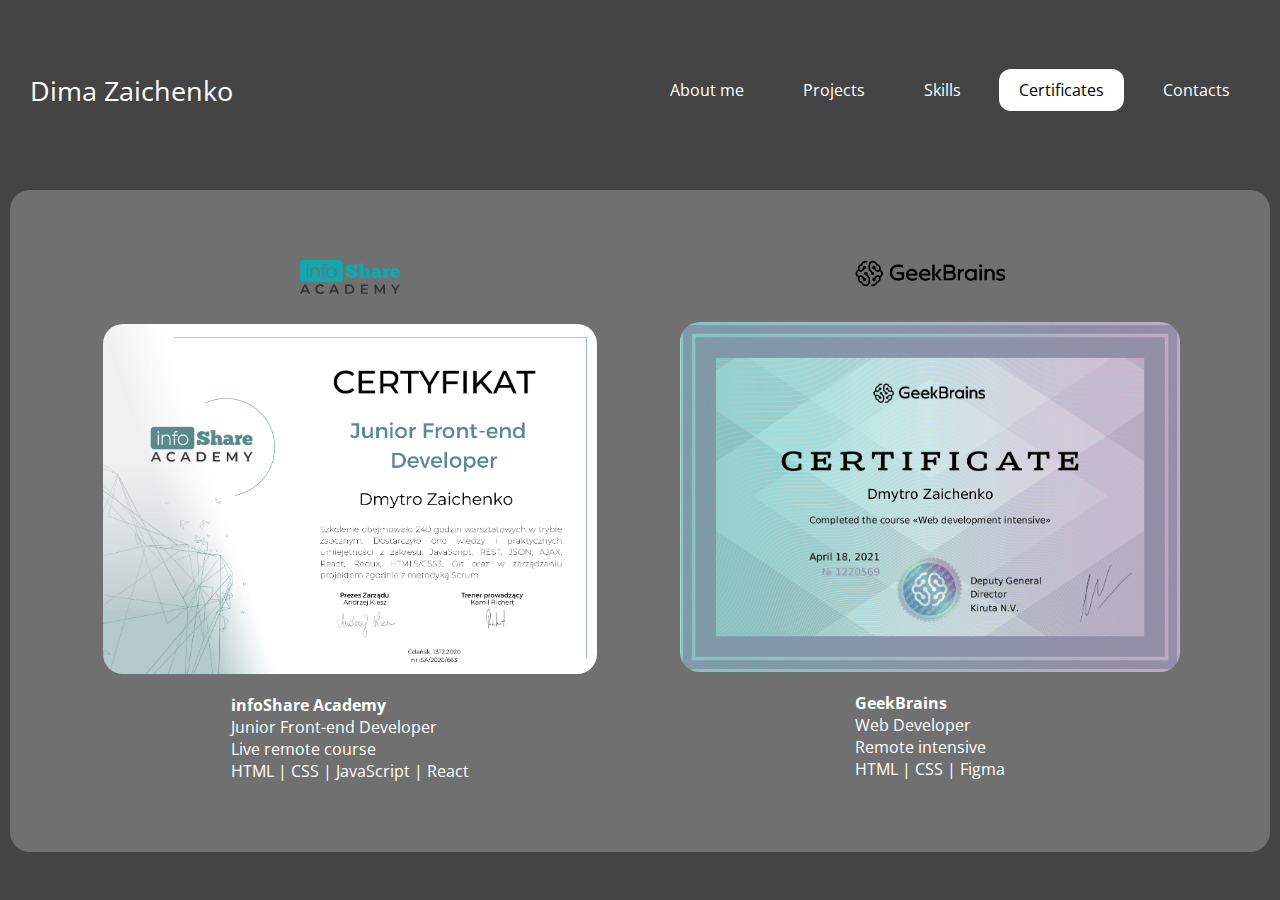
==== certificates.html @ b5d5cc76 "added two new projects" ====
<!DOCTYPE html>
<html lang="en">
<head>
    <meta charset="UTF-8">
    <meta http-equiv="X-UA-Compatible" content="IE=edge">
    <meta name="viewport" content="width=device-width, initial-scale=1.0">
    <link rel="preconnect" href="https://fonts.gstatic.com">
    <link href="https://fonts.googleapis.com/css2?family=Open+Sans:wght@300;400;700;800&display=swap" rel="stylesheet">
    <link rel="stylesheet"  href="css/homepage.css" >
    <link rel="stylesheet"  href="css/menu.css" >
    <link rel="stylesheet"  href="css/certificates.css" >
    <title>Homepage</title>
</head>
<body>
    <section class="homeSection">
        <header class="homeHeader">
            <a href="index.html" class="homeLogo">Dima Zaichenko</a>
            <!-- <div class="languages" >
                <p class="activeLanguage" >EN</p>
                <p>PL</p>
                <p>RU</p>
            </div> -->
            <ul class="desktopUl" >
                <li><a href="index.html">About me</a></li>
                <li><a href="projects.html" >Projects</a></li>
                <li><a href="skills.html" >Skills</a></li>
                <li><a href="certificates.html" class="activeTab" >Certificates</a></li>
                <li><a href="contacts.html" >Contacts</a></li>
            </ul>
            <div id="burger" ></div>
            
        </header>
        <div class="homeContainer">
            <div class="mobileUlContainer" >
                <!-- <div class="languagesMobile" >
                    <p class="activeLanguage" >EN</p>
                    <p>PL</p>
                    <p>RU</p>
                </div> -->
                <ul class="mobileUl" >
                    <li><a href="index.html" >About me</a></li>
                    <li><a href="projects.html" >Projects</a></li>
                    <li><a href="skills.html" >Skills</a></li>
                    <li><a href="certificates.html" class="activeTab" >Certificates</a></li>
                    <li><a href="contacts.html" >Contacts</a></li>
                </ul>
            </div>
            <div class="certificatesContent" >
                <div>
                    <img class="isaLogo" src="img/logoISA.svg" alt="isa_logo" >
                    <a href="https://infoshareacademy.com/" target="_blank" >
                        <img class="certificate" src="img/ISAcertificate.png" alt="ISA">
                    </a>
                    
                    <p class="certificateDescription" >
                       <strong>infoShare Academy</strong><br/>
                       Junior Front-end Developer <br/>
                       Live remote course <br/>
                       HTML | CSS | JavaScript | React
                    </p>
                </div>
                <div>
                    <img class="geekbrainsLogo" src="img/geebrains_logo.png" alt="geekbrains_logo" >
                    <a href="https://gb.ru/" target="_blank" >
                        <img class="certificate" src="img/GeekBrainsCertificate.png" alt="GeekBrains">
                    </a>
                    <p class="certificateDescription" >
                        <strong>GeekBrains</strong><br/>
                       Web Developer <br/>
                       Remote intensive <br/>
                       HTML | CSS | Figma 
                    </p>
                </div>
            </div>
        </div>
    </section>

    <script src="js/menu.js" ></script>
    <script src="js/language.js" ></script>
</body>
</html>
---- css/homepage.css ----
* {
    margin: 0;
    padding: 0;
    box-sizing: border-box;

}

body {
    display: flex;
    justify-content: center;
    background: #444444;
    font-family: 'Open Sans', sans-serif;
}

.homeSection {
    max-width: 1600px;
    width: 100%;
    height: 100%;
    display:  flex;
    flex-direction: column;
    justify-content: center;
    align-items: center;
    margin: 40px 10px;
}

.homeContainer {
    width: 100%;
    background: #707070;
    border-radius: 20px;
    display: flex;
    justify-content: space-between;
    align-items: center;
    padding: 0 50px;
    margin-top: 50px;
    transition: 0.5s;
}


.homeHeader {
    width: 100%;
    height: 100px;
    padding: 20px;
    display: flex;
    justify-content: space-between;
    align-items: center;
    border-radius: 12px;
    background: #444444;
}

.homeLogo {
    color: rgb(255, 255, 255);
    font-weight: 400;
    text-decoration: none;
    font-size: 1.7em;
    word-wrap: break-word;
}

.languages {
    display: flex;
}

.languages p {
    margin: 0 10px;
    color: rgb(255, 255, 255);
    padding-top: 7px;
    border-radius: 50%;
    font-weight: 400;
    width: 35px;
    height: 35px;
    cursor: pointer;
    text-align: center;
    font-size: 1em;
    transition: 0.4s;
}

.languages p:hover {
    color: #fff;
    font-size: 1em;
    text-decoration: none;
    background: rgba(255, 255, 255, 0.05);
    box-shadow: 0 10px 10px rgba(0, 0, 0, 0.2);
    border-radius: 50%;
    transition: 0.4s;
}
.languages p.activeLanguage {
    background: rgb(255, 255, 255);
    color: black;
    transition: 0.5s;
}

.languagesMobile {
    display: none;
}

#burger {
    display: none;
}

.homeContent {
    max-width: 600px;
    margin-left: 150px;
    transition: 1s;
}

.homeContent h2 {
    font-size: 2em;
    color: rgb(255, 255, 255);
    margin-bottom: 20px;
    font-weight: 800;
}

.homeContent p {
    color: rgb(255, 255, 255);
    font-weight: 400;
    font-size: 1em;
}

img {
    display: flex;
    max-width: 500px;
    width: 100%;
    align-self: flex-end;
}

@media only screen and (max-width: 1130px) {
    .homeContainer {
        flex-direction: column;
        padding: 0;
        margin-top: 100px;

    }

    .homeContent {
        padding: 20px;
        margin: 20px;
    }

    img {
        align-self: center;
    }

    .homeHeader {
        position: fixed;
        top: 0;
        z-index: 1000;
    }
}

@media only screen and (max-width: 600px) {
    .languages {
        display: none;
    }

    .homeHeader {
        display: flex;
        justify-content: space-between;
    }

    .languagesMobile {
        display: flex;
        flex-direction: column;
        height: 70%;
        justify-content: space-around;
    }

    .languagesMobile p {
        margin: 0 30px;
        color: rgb(255, 255, 255);
        padding-top: 7px;
        border-radius: 50%;
        font-weight: 400;
        width: 35px;
        height: 35px;
        cursor: pointer;
        text-align: center;
        font-size: 1em;
    }

    .languagesMobile p:hover{
        color: #fff;
        font-size: 1em;
        text-decoration: none;
        background: rgba(255, 255, 255, 0.05);
        box-shadow: 0 10px 10px rgba(0, 0, 0, 0.2);
        border-radius: 50%;
        transition: 0.4s;
    }

    .languagesMobile p.activeLanguage{
        background: rgb(255, 255, 255);
        color: black;
        transition: 0.5s;
    }

    .homeContent {
        padding: 10px;
        margin: 10px;
    }
}
---- css/menu.css ----
.desktopUl {
    display: flex;
    justify-content: space-between;
    align-items: center;
    max-width: 600px;
    width: 100%;
}

.mobileUlContainer {
    display: none;
}

.desktopUl li {
    list-style: none;
}

.desktopUl li a {
    color: #fff;
    font-size: 1em;
    text-decoration: none;
    padding: 10px 20px;
    font-weight: 400;
    border-radius: 12px;
    transition: 0.4s;
}

.desktopUl li a:hover {
    color: #fff;
    font-size: 1em;
    text-decoration: none;
    background: rgba(255, 255, 255, 0.05);
    box-shadow: 0 10px 10px rgba(0, 0, 0, 0.2);
    border-radius: 12px;
    transition: 0.4s;
}

.desktopUl li a.activeTab {
    background: rgb(255, 255, 255);
    color: black;
    transition: 0.5s;
}

@media only screen and (max-width: 1000px) {
    .desktopUl {
        display: none;
    }

    #burger {
        display: flex;
        position: relative;
        width: 50px;
        height: 50px;
        cursor: pointer;
        justify-content: center;
        align-items: center;
        transition: 0.2s;
    }

    #burger::before {
        content: '';
        position: absolute;
        width: 28px;
        height: 2px;
        background: #fff;
        transition: 0.2s;
        transform: translateY(-10px);
        box-shadow:  0 10px 0 #fff;
    }

    #burger::after {
        content: '';
        position: absolute;
        width: 28px;
        height: 2px;
        background: #fff;
        transition: 0.2s;
        transform: translateY(10px);
    }

    /* #burger.activeBurger {
        background: #f7226a;
    } */

    #burger.activeBurger::before {
        transform: translateY(0px) rotate(45deg);
        box-shadow:  0 0 0 #fff;
    }

    #burger.activeBurger::after {
        transform: translateY(0px) rotate(-45deg);
    }

    .mobileUlContainer {
        position: fixed;
        display: flex;
        flex-direction: row;
        align-items: flex-start;
        width: 100%;
        height: 100%;
        top: 0;
        left: 0;
        margin-top: 90px;
        margin-right: 10px;
        background: #444444;
        transform: translateX(100%);
        transition: ease-in-out 0.4s;
        z-index: 100;

    }

    .mobileUlContainer.activeUl {
        position: fixed;
        display: flex;
        flex-direction: row;
        align-items: flex-start;
        width: 100%;
        height: 100%;
        top: 0;
        left: 0;
        margin-top: 90px;
        margin-right: 10px;
        background: #444444;
        transform: translateX(0);
        transition: ease-in-out 0.4s;
        z-index: 100;
        
    }

    .mobileUl {
        display: flex;
        flex-direction: column;
        justify-content: space-around;
        align-items: center;
        width: 100%;
        height: 70%;
        top: 0;
        left: 0;
        background: #444444;
        margin-top: 20px;
    }

    .mobileUl li {
        list-style: none;
    }

    .mobileUl li a {
        color: #fff;
        font-size: 1.5em;
        text-decoration: none;
        padding: 10px 20px;
        font-weight: 300;
        border-radius: 12px;
    }

    .mobileUl li a:hover {
        color: #fff;
        font-size: 1.5em;
        text-decoration: none;
        background: rgba(255, 255, 255, 0.05);
        box-shadow: 0 10px 10px rgba(0, 0, 0, 0.2);
        border-radius: 12px;
        transition: 0.4s;
    }

    .mobileUl li a.activeTab {
        background: rgb(255, 255, 255);
        color: black;
        transition: 0.4s;
    }

}
---- css/certificates.css ----
.certificatesContent {
    display: flex;
    flex-direction: row;
    justify-content: space-around;
    width: 100%;
}

.certificatesContent div {
    display: flex;
    flex-direction: column;
    max-width: 500px;
    width: 100%;
    justify-content: space-between;
    align-items: center;
    margin: 70px 20px;
}

.isaLogo {
    width: 100px;
    align-self: center;
    padding-bottom: 30px;
}

.geekbrainsLogo{
    width: 150px;
    align-self: center;
    padding-bottom: 35px;
}

.certificate {
    width: 100%;
    max-height: 350px;
    height: 100%;
    border-radius: 20px;
    filter: grayscale(70%);
    transition: 0.5s;
}

.certificate:hover {
    transform: translateY(-10px);
    filter: grayscale(0);
    transition: 0.5s;
}

.certificateDescription {
    color: #fff;
    height: 100%;
    padding-top: 20px;
}

@media only screen and (max-width: 1000px) {
    .certificatesContent {
        flex-wrap: wrap;
    }

    .certificatesContent div {
        margin: 50px 10px;
    }
}
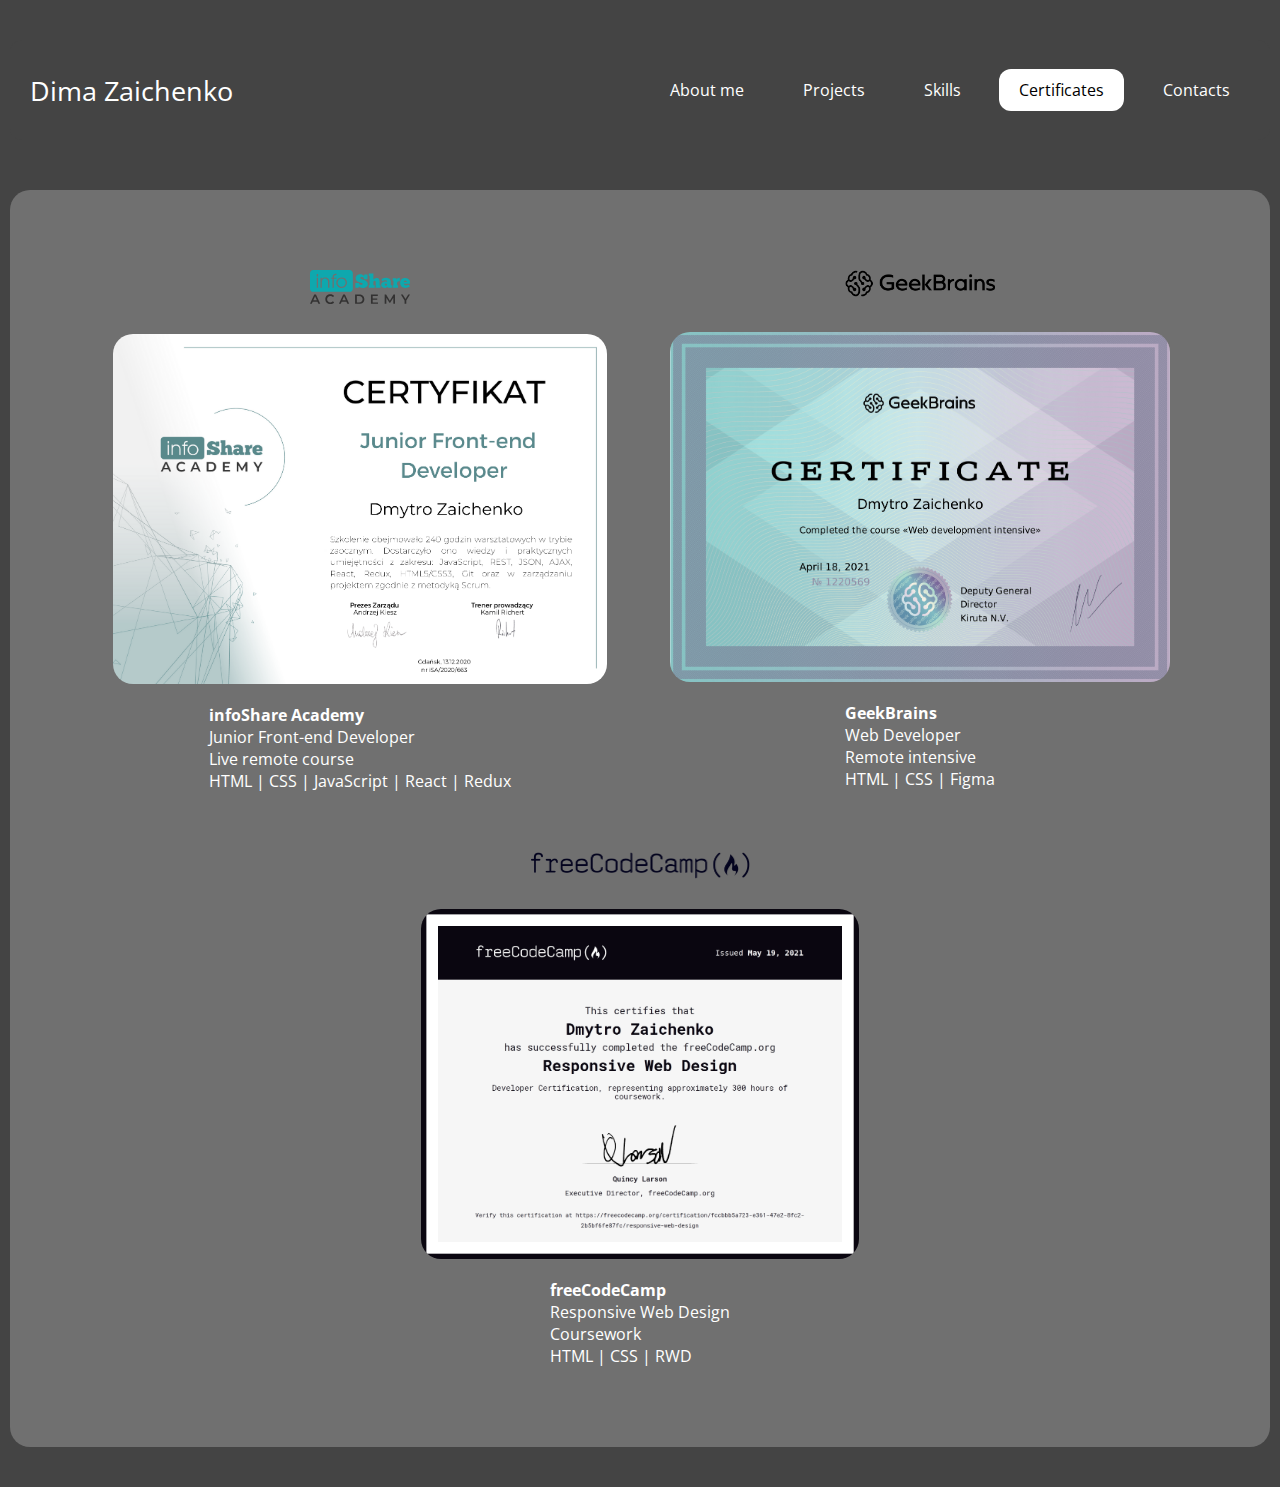
==== commit 3319a7f6: "added new certificate" ====
--- a/certificates.html
+++ b/certificates.html
@@ -46,30 +46,48 @@
                 </ul>
             </div>
             <div class="certificatesContent" >
-                <div>
-                    <img class="isaLogo" src="img/logoISA.svg" alt="isa_logo" >
-                    <a href="https://infoshareacademy.com/" target="_blank" >
-                        <img class="certificate" src="img/ISAcertificate.png" alt="ISA">
-                    </a>
-                    
-                    <p class="certificateDescription" >
-                       <strong>infoShare Academy</strong><br/>
-                       Junior Front-end Developer <br/>
-                       Live remote course <br/>
-                       HTML | CSS | JavaScript | React
-                    </p>
-                </div>
-                <div>
-                    <img class="geekbrainsLogo" src="img/geebrains_logo.png" alt="geekbrains_logo" >
-                    <a href="https://gb.ru/" target="_blank" >
-                        <img class="certificate" src="img/GeekBrainsCertificate.png" alt="GeekBrains">
-                    </a>
-                    <p class="certificateDescription" >
-                        <strong>GeekBrains</strong><br/>
-                       Web Developer <br/>
-                       Remote intensive <br/>
-                       HTML | CSS | Figma 
-                    </p>
+                <div class="certificatesContainer" >
+
+                    <div>
+                        <img class="isaLogo" src="img/logoISA.svg" alt="isa_logo" >
+                        <a href="https://infoshareacademy.com/" target="_blank" >
+                            <img class="certificate" src="img/ISAcertificate.png" alt="ISA">
+                        </a>
+                        
+                        <p class="certificateDescription" >
+                           <strong>infoShare Academy</strong><br/>
+                           Junior Front-end Developer <br/>
+                           Live remote course <br/>
+                           HTML | CSS | JavaScript | React | Redux
+                        </p>
+                    </div>
+
+                    <div>
+                        <img class="geekbrainsLogo" src="img/geebrains_logo.png" alt="geekbrains_logo" >
+                        <a href="https://gb.ru/" target="_blank" >
+                            <img class="certificate" src="img/GeekBrainsCertificate.png" alt="GeekBrains">
+                        </a>
+                        <p class="certificateDescription" >
+                            <strong>GeekBrains</strong><br/>
+                           Web Developer <br/>
+                           Remote intensive <br/>
+                           HTML | CSS | Figma 
+                        </p>
+                    </div>
+
+                    <div>
+                        <img class="FCCLogo" src="img/fcc_logo.png" alt="FCCLogo" >
+                        <a href="https://www.freecodecamp.org/" target="_blank" >
+                            <img class="certificate" src="img/FCC-RWD-certificate.png" alt="freeCodeCamp">
+                        </a>
+                        <p class="certificateDescription" >
+                            <strong>freeCodeCamp</strong><br/>
+                            Responsive Web Design <br/>
+                            Coursework <br/>
+                            HTML | CSS | RWD 
+                        </p>
+                    </div>
+
                 </div>
             </div>
         </div>
--- a/css/certificates.css
+++ b/css/certificates.css
@@ -1,18 +1,25 @@
 .certificatesContent {
     display: flex;
-    flex-direction: row;
-    justify-content: space-around;
+    justify-content: center;
     width: 100%;
 }
 
-.certificatesContent div {
+.certificatesContainer {
+    width: 100%;
+    display: flex;
+    justify-content: space-around;
+    flex-wrap: wrap;
+    margin: 50px 20px;
+}
+
+.certificatesContainer div {
     display: flex;
     flex-direction: column;
     max-width: 500px;
     width: 100%;
     justify-content: space-between;
     align-items: center;
-    margin: 70px 20px;
+    margin: 30px 20px;
 }
 
 .isaLogo {
@@ -25,6 +32,12 @@
     width: 150px;
     align-self: center;
     padding-bottom: 35px;
+}
+
+.FCCLogo {
+    width: 220px;
+    align-self: center;
+    padding-bottom: 30px;
 }
 
 .certificate {
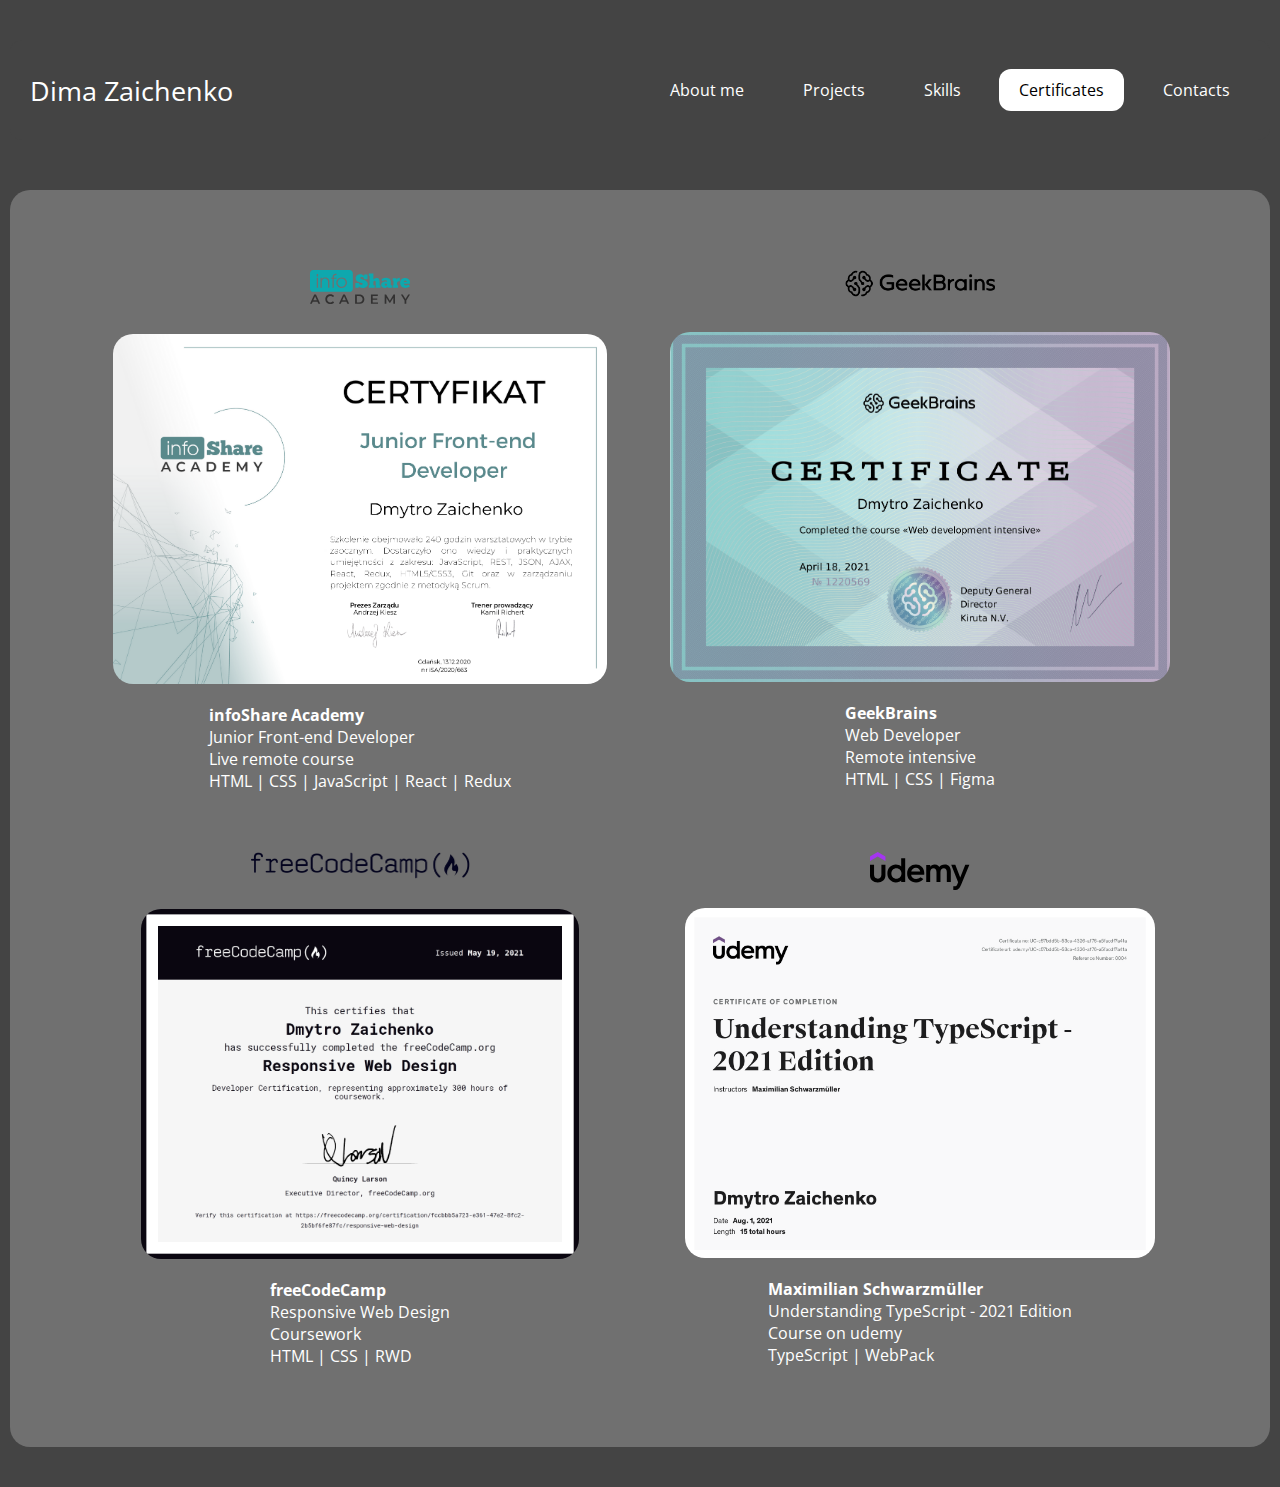
==== commit 6bdbf601: "added udemy certificate of TS course" ====
--- a/certificates.html
+++ b/certificates.html
@@ -88,6 +88,19 @@
                         </p>
                     </div>
 
+                    <div>
+                        <img class="udemyLogo" src="img/logo-udemy.svg" alt="udemyLogo" >
+                        <a href="https://www.udemy.com/" target="_blank" >
+                            <img class="certificate" src="img/udemy-TypeScript-jpg.jpg" alt="udemy">
+                        </a>
+                        <p class="certificateDescription" >
+                            <strong>Maximilian Schwarzmüller</strong><br/>
+                            Understanding TypeScript - 2021 Edition <br/>
+                            Course on udemy <br/>
+                            TypeScript | WebPack 
+                        </p>
+                    </div>
+
                 </div>
             </div>
         </div>
--- a/css/certificates.css
+++ b/css/certificates.css
@@ -40,6 +40,12 @@
     padding-bottom: 30px;
 }
 
+.udemyLogo {
+    width: 100px;
+    align-self: center;
+    padding-bottom: 18px;
+}
+
 .certificate {
     width: 100%;
     max-height: 350px;
